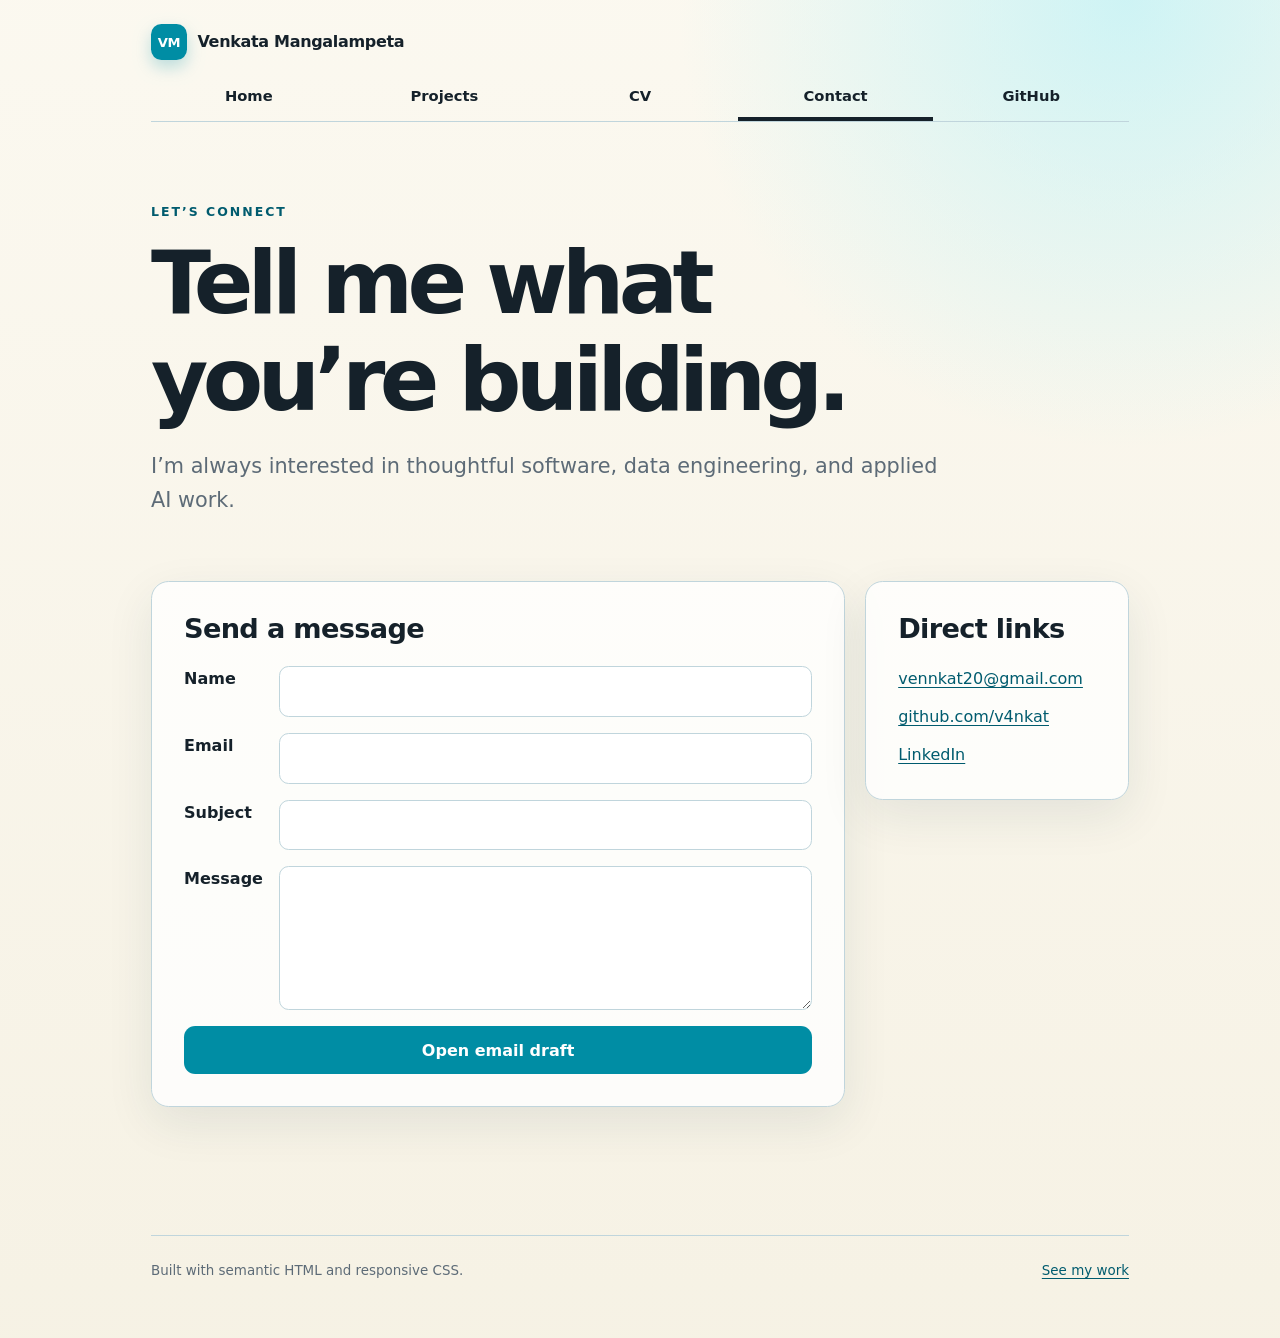
==== contact/index.html @ 852366ee "Add contact page" ====
<!doctype html>
<html lang="en">
  <head>
    <meta charset="utf-8">
    <meta name="viewport" content="width=device-width, initial-scale=1">
    <meta name="description" content="Contact Venkata Mangalampeta.">
    <title>Contact | Venkata Mangalampeta</title>
    <link rel="stylesheet" href="../style.css">
  </head>
  <body>
    <header class="site-header">
      <a class="site-brand" href="../index.html"><span class="brand-mark">VM</span> Venkata Mangalampeta</a>
      <nav aria-label="Primary navigation">
        <ul>
          <li><a href="../index.html">Home</a></li>
          <li><a href="../projects/index.html">Projects</a></li>
          <li><a href="../cv/index.html">CV</a></li>
          <li><a class="current" aria-current="page" href="index.html">Contact</a></li>
          <li><a href="https://github.com/v4nkat" target="_blank" rel="noreferrer">GitHub</a></li>
        </ul>
      </nav>
    </header>

    <main>
      <header class="page-heading">
        <p class="eyebrow">Let’s connect</p>
        <h1>Tell me what you’re building.</h1>
        <p class="lede">I’m always interested in thoughtful software, data engineering, and applied AI work.</p>
      </header>

      <div class="contact-layout">
        <section class="panel" aria-labelledby="form-title">
          <h2 id="form-title">Send a message</h2>
          <form action="mailto:vennkat20@gmail.com" method="post" enctype="text/plain">
            <label>Name <input type="text" name="name" autocomplete="name" required></label>
            <label>Email <input type="email" name="email" autocomplete="email" required></label>
            <label>Subject <input type="text" name="subject" required></label>
            <label>Message <textarea name="message" required></textarea></label>
            <button type="submit">Open email draft</button>
          </form>
        </section>

        <aside class="contact-card" aria-labelledby="direct-title">
          <h2 id="direct-title">Direct links</h2>
          <address>
            <ul>
              <li><a href="mailto:vennkat20@gmail.com">vennkat20@gmail.com</a></li>
              <li><a href="https://github.com/v4nkat">github.com/v4nkat</a></li>
              <li><a href="https://linkedin.com/in/venkata-mangalampeta">LinkedIn</a></li>
            </ul>
          </address>
        </aside>
      </div>
    </main>

    <footer class="site-footer"><span>Built with semantic HTML and responsive CSS.</span><a href="../projects/index.html">See my work</a></footer>
  </body>
</html>
---- style.css ----
:root {
  --color-accent: oklch(58% 0.13 210);
  --color-accent-deep: oklch(42% 0.11 210);
  --color-ink: oklch(24% 0.025 245);
  --color-muted: oklch(52% 0.025 245);
  --color-line: oklch(86% 0.025 220);
  --color-paper: oklch(98% 0.012 92);
  --color-card: oklch(100% 0 0 / 0.78);
  --shadow: 0 1rem 3rem oklch(30% 0.04 230 / 0.09);
  accent-color: var(--color-accent);
  color-scheme: light;
}

* {
  box-sizing: border-box;
}

html {
  scroll-behavior: smooth;
}

body {
  max-width: 100ch;
  min-height: 100vh;
  margin-inline: auto;
  padding: 0 1.25rem 3rem;
  background:
    radial-gradient(circle at 88% 0%, oklch(92% 0.06 205 / 0.65), transparent 28rem),
    linear-gradient(180deg, var(--color-paper), oklch(96% 0.018 92));
  color: var(--color-ink);
  font-family: Inter, ui-sans-serif, system-ui, -apple-system, BlinkMacSystemFont, "Segoe UI", sans-serif;
  font-size: 1rem;
  line-height: 1.6;
}

img {
  display: block;
  max-width: 100%;
}

a {
  color: var(--color-accent-deep);
  text-underline-offset: 0.2em;
}

a:focus-visible,
button:focus-visible,
input:focus-visible,
textarea:focus-visible {
  outline: 3px solid oklch(from var(--color-accent) l c h / 0.35);
  outline-offset: 3px;
}

.site-header {
  padding-top: 1rem;
}

.site-brand {
  display: inline-flex;
  align-items: center;
  gap: 0.65rem;
  margin-bottom: 0.75rem;
  color: var(--color-ink);
  font-weight: 800;
  letter-spacing: -0.02em;
  text-decoration: none;
}

.brand-mark {
  display: grid;
  width: 2.25rem;
  aspect-ratio: 1;
  place-items: center;
  border-radius: 0.65rem;
  background: var(--color-accent);
  color: white;
  font-size: 0.82rem;
  box-shadow: 0 0.45rem 1rem oklch(from var(--color-accent) l c h / 0.25);
}

nav {
  display: flex;
  margin-bottom: clamp(2.5rem, 7vw, 5rem);
  border-bottom: 1px solid var(--color-line);
}

nav ul,
nav li {
  display: contents;
}

nav a {
  flex: 1;
  min-width: max-content;
  padding: 0.72rem 0.4rem 0.65rem;
  color: inherit;
  font-size: 0.92rem;
  font-weight: 650;
  text-align: center;
  text-decoration: none;
  border-bottom: 0.28em solid transparent;
}

nav a.current {
  border-bottom-color: var(--color-ink);
}

nav a:hover {
  padding-bottom: 0.65rem;
  border-bottom-color: var(--color-accent);
  background: oklch(from var(--color-accent) 95% 0.04 h);
  color: var(--color-accent-deep);
}

h1,
h2,
h3,
h4,
h5,
h6 {
  line-height: 1.1;
  text-wrap: balance;
}

h1 {
  max-width: 13ch;
  margin: 0;
  font-size: clamp(3rem, 8vw, 5.5rem);
  letter-spacing: -0.065em;
}

h2 {
  margin-top: 0;
  font-size: clamp(1.25rem, 3vw, 1.7rem);
  letter-spacing: -0.025em;
}

p {
  text-wrap: pretty;
}

.eyebrow {
  margin: 0 0 0.8rem;
  color: var(--color-accent-deep);
  font-size: 0.78rem;
  font-weight: 800;
  letter-spacing: 0.16em;
  text-transform: uppercase;
}

.lede {
  max-width: 62ch;
  margin: 1.35rem 0 0;
  color: var(--color-muted);
  font-size: clamp(1.05rem, 2.3vw, 1.3rem);
}

.hero {
  display: grid;
  grid-template-columns: minmax(0, 1.2fr) minmax(15rem, 0.8fr);
  gap: clamp(2rem, 8vw, 6rem);
  align-items: center;
}

.portrait-wrap {
  position: relative;
}

.portrait-wrap::before {
  position: absolute;
  inset: -0.8rem 0.8rem 0.8rem -0.8rem;
  z-index: -1;
  border-radius: 2rem;
  background: linear-gradient(145deg, var(--color-accent), oklch(73% 0.12 55));
  content: "";
  transform: rotate(-3deg);
}

.portrait {
  width: 100%;
  aspect-ratio: 4 / 5;
  object-fit: cover;
  object-position: center 30%;
  border: 1px solid white;
  border-radius: 1.5rem;
  box-shadow: var(--shadow);
}

.actions {
  display: flex;
  flex-wrap: wrap;
  gap: 0.75rem;
  margin-top: 2rem;
}

.button {
  display: inline-flex;
  align-items: center;
  justify-content: center;
  min-height: 2.9rem;
  padding: 0.65rem 1rem;
  border: 1px solid var(--color-line);
  border-radius: 999px;
  background: var(--color-card);
  color: var(--color-ink);
  font-weight: 750;
  text-decoration: none;
  box-shadow: 0 0.4rem 1.2rem oklch(30% 0.03 220 / 0.05);
}

.button.primary {
  border-color: var(--color-accent);
  background: var(--color-accent);
  color: white;
}

.button:hover {
  border-color: var(--color-accent);
  transform: translateY(-1px);
}

.quick-facts {
  display: grid;
  grid-template-columns: repeat(3, 1fr);
  gap: 1rem;
  margin: clamp(4rem, 10vw, 7rem) 0 0;
  padding: 0;
  list-style: none;
}

.quick-facts li,
.panel,
.project-card,
.resume-section,
.contact-card {
  border: 1px solid var(--color-line);
  border-radius: 1.1rem;
  background: var(--color-card);
  box-shadow: var(--shadow);
}

.quick-facts li {
  padding: 1.2rem;
}

.quick-facts strong,
.quick-facts span {
  display: block;
}

.quick-facts strong {
  margin-bottom: 0.15rem;
  font-size: 1.05rem;
}

.quick-facts span {
  color: var(--color-muted);
  font-size: 0.88rem;
}

.page-heading {
  margin-bottom: clamp(2.5rem, 6vw, 4rem);
}

.page-heading h1 {
  max-width: 16ch;
}

.projects {
  display: grid;
  grid-template-columns: repeat(auto-fill, minmax(15em, 1fr));
  gap: 1.25rem;
}

.projects article {
  display: grid;
  grid-row: span 3;
  grid-template-rows: subgrid;
  gap: 0;
  overflow: hidden;
}

.project-card {
  transition: transform 180ms ease, box-shadow 180ms ease;
}

.project-card:hover {
  box-shadow: 0 1.35rem 3rem oklch(28% 0.045 225 / 0.14);
  transform: translateY(-4px);
}

.project-card h2 {
  margin: 0;
  padding: 1.2rem 1.2rem 0.8rem;
}

.project-card img {
  width: 100%;
  aspect-ratio: 16 / 9;
  object-fit: cover;
  border-block: 1px solid var(--color-line);
}

.project-card .project-body {
  display: flex;
  flex-direction: column;
  padding: 1rem 1.2rem 1.2rem;
}

.project-card p {
  margin: 0;
  color: var(--color-muted);
}

.project-meta {
  display: flex;
  flex-wrap: wrap;
  gap: 0.45rem;
  margin: 1rem 0 0;
  padding: 0;
  list-style: none;
}

.project-meta li {
  padding: 0.2rem 0.55rem;
  border-radius: 999px;
  background: oklch(from var(--color-accent) 94% 0.035 h);
  color: var(--color-accent-deep);
  font-size: 0.75rem;
  font-weight: 700;
}

.project-link {
  align-self: flex-start;
  margin-top: 1rem;
  font-weight: 750;
}

form {
  display: grid;
  grid-template-columns: auto minmax(0, 1fr);
  gap: 1rem;
}

form label {
  display: grid;
  grid-column: 1 / -1;
  grid-template-columns: subgrid;
  align-items: start;
  font-weight: 750;
}

input,
textarea,
button {
  font: inherit;
}

input,
textarea {
  width: 100%;
  padding: 0.72rem 0.8rem;
  border: 1px solid var(--color-line);
  border-radius: 0.6rem;
  background: white;
  color: var(--color-ink);
}

textarea {
  min-height: 9rem;
  resize: vertical;
}

form button {
  grid-column: 1 / -1;
  min-height: 3rem;
  border: 0;
  border-radius: 0.7rem;
  background: var(--color-accent);
  color: white;
  font-weight: 800;
  cursor: pointer;
}

form button:hover {
  background: var(--color-accent-deep);
}

.contact-layout {
  display: grid;
  grid-template-columns: minmax(0, 1fr) minmax(16rem, 0.38fr);
  gap: 1.25rem;
  align-items: start;
}

.contact-card,
.panel,
.resume-section {
  padding: clamp(1.2rem, 4vw, 2rem);
}

.contact-card address {
  font-style: normal;
}

.contact-card ul,
.skills-list {
  margin: 0;
  padding: 0;
  list-style: none;
}

.contact-card li + li {
  margin-top: 0.75rem;
}

.resume-intro {
  display: flex;
  flex-wrap: wrap;
  gap: 0.8rem 1.5rem;
  align-items: baseline;
  margin-bottom: 2rem;
  color: var(--color-muted);
}

.resume-grid {
  display: grid;
  grid-template-columns: minmax(0, 1.45fr) minmax(14rem, 0.55fr);
  gap: 1.25rem;
}

.resume-main,
.resume-side {
  display: grid;
  gap: 1.25rem;
  align-content: start;
}

.entry + .entry {
  margin-top: 1.75rem;
  padding-top: 1.75rem;
  border-top: 1px solid var(--color-line);
}

.entry-header {
  display: flex;
  gap: 1rem;
  justify-content: space-between;
  align-items: baseline;
}

.entry h3 {
  margin: 0;
  font-size: 1.05rem;
}

.entry time,
.entry-location {
  color: var(--color-muted);
  font-size: 0.84rem;
}

.entry ul {
  margin-bottom: 0;
  padding-left: 1.2rem;
}

.skills-list li + li {
  margin-top: 1rem;
}

.skills-list strong {
  display: block;
  margin-bottom: 0.15rem;
}

.site-footer {
  display: flex;
  gap: 1rem;
  justify-content: space-between;
  margin-top: clamp(4rem, 10vw, 8rem);
  padding-top: 1.5rem;
  border-top: 1px solid var(--color-line);
  color: var(--color-muted);
  font-size: 0.84rem;
}

@media (max-width: 700px) {
  body {
    padding-inline: 1rem;
  }

  .hero,
  .contact-layout,
  .resume-grid {
    grid-template-columns: 1fr;
  }

  .hero-copy {
    order: 2;
  }

  .portrait-wrap {
    width: min(78%, 19rem);
    margin-inline: auto;
  }

  .quick-facts {
    grid-template-columns: 1fr;
  }

  nav {
    overflow-x: auto;
  }

  nav a {
    padding-inline: 0.8rem;
  }

  form,
  form label {
    grid-template-columns: 1fr;
  }

  form label {
    gap: 0.35rem;
  }

  .entry-header,
  .site-footer {
    align-items: flex-start;
    flex-direction: column;
  }
}

@media (prefers-reduced-motion: reduce) {
  *,
  *::before,
  *::after {
    scroll-behavior: auto !important;
    transition: none !important;
  }
}
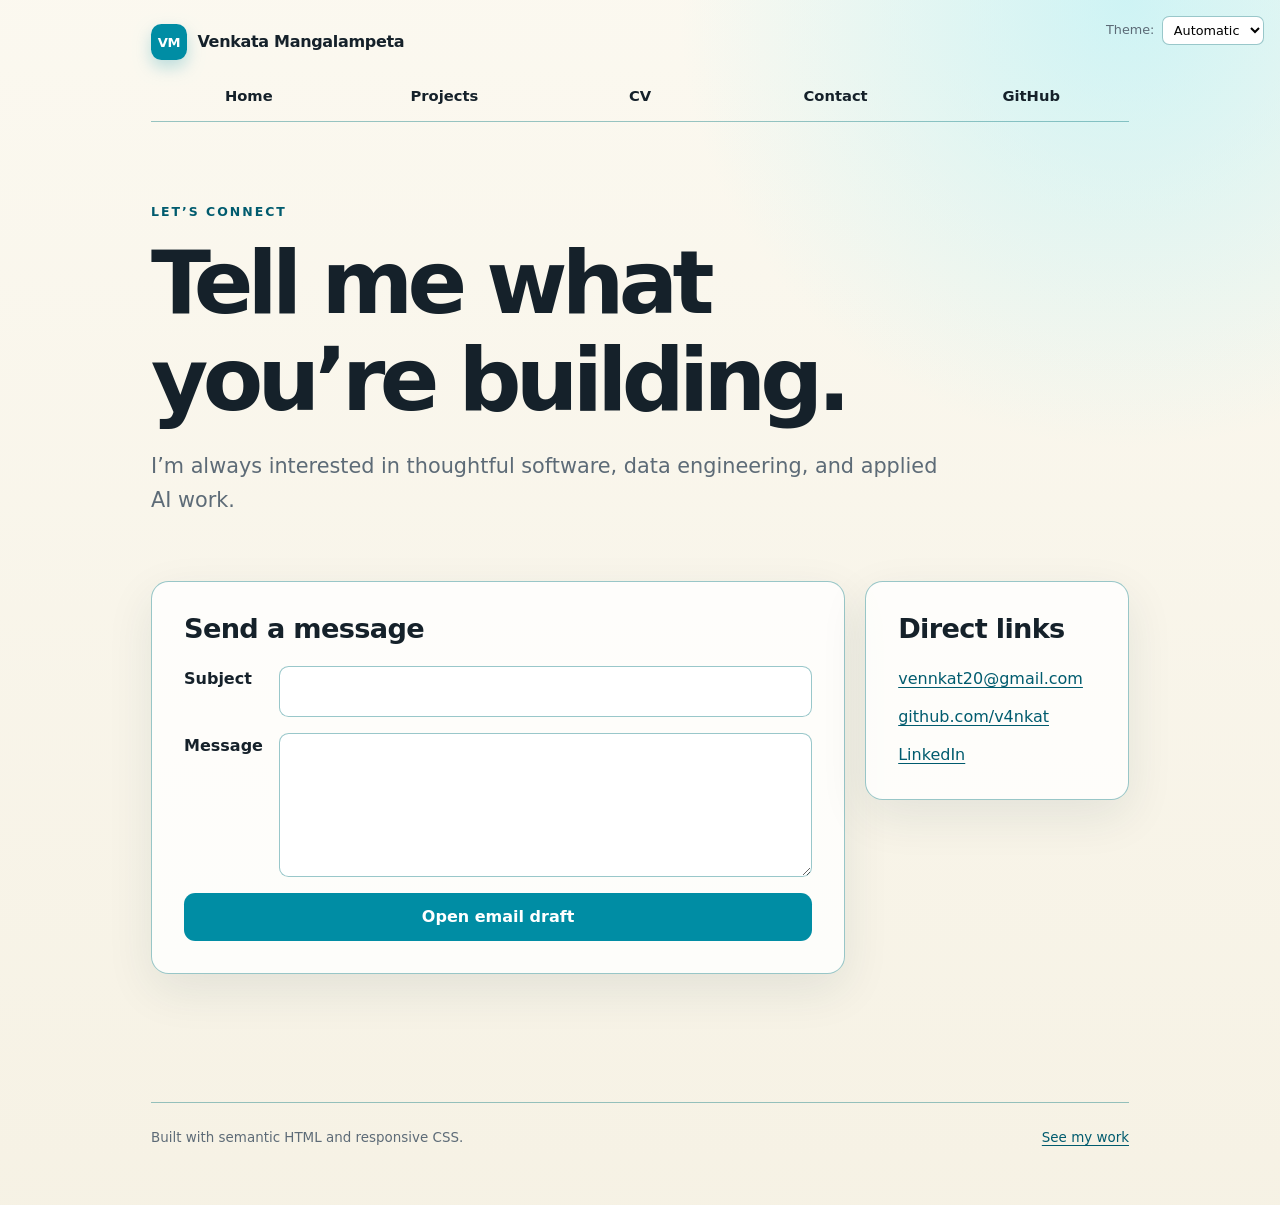
==== commit b16623c1: "Update contact page for Lab 3" ====
--- a/contact/index.html
+++ b/contact/index.html
@@ -6,19 +6,11 @@
     <meta name="description" content="Contact Venkata Mangalampeta.">
     <title>Contact | Venkata Mangalampeta</title>
     <link rel="stylesheet" href="../style.css">
+    <script type="module" src="../global.js"></script>
   </head>
   <body>
     <header class="site-header">
       <a class="site-brand" href="../index.html"><span class="brand-mark">VM</span> Venkata Mangalampeta</a>
-      <nav aria-label="Primary navigation">
-        <ul>
-          <li><a href="../index.html">Home</a></li>
-          <li><a href="../projects/index.html">Projects</a></li>
-          <li><a href="../cv/index.html">CV</a></li>
-          <li><a class="current" aria-current="page" href="index.html">Contact</a></li>
-          <li><a href="https://github.com/v4nkat" target="_blank" rel="noreferrer">GitHub</a></li>
-        </ul>
-      </nav>
     </header>
 
     <main>
@@ -31,9 +23,7 @@
       <div class="contact-layout">
         <section class="panel" aria-labelledby="form-title">
           <h2 id="form-title">Send a message</h2>
-          <form action="mailto:vennkat20@gmail.com" method="post" enctype="text/plain">
-            <label>Name <input type="text" name="name" autocomplete="name" required></label>
-            <label>Email <input type="email" name="email" autocomplete="email" required></label>
+          <form action="mailto:vennkat20@gmail.com">
             <label>Subject <input type="text" name="subject" required></label>
             <label>Message <textarea name="message" required></textarea></label>
             <button type="submit">Open email draft</button>
--- a/style.css
+++ b/style.css
@@ -1,14 +1,16 @@
 :root {
   --color-accent: oklch(58% 0.13 210);
-  --color-accent-deep: oklch(42% 0.11 210);
-  --color-ink: oklch(24% 0.025 245);
-  --color-muted: oklch(52% 0.025 245);
-  --color-line: oklch(86% 0.025 220);
-  --color-paper: oklch(98% 0.012 92);
-  --color-card: oklch(100% 0 0 / 0.78);
+  --color-accent-deep: light-dark(oklch(42% 0.11 210), oklch(78% 0.1 210));
+  --color-ink: light-dark(oklch(24% 0.025 245), oklch(93% 0.012 245));
+  --color-muted: light-dark(oklch(52% 0.025 245), oklch(74% 0.018 245));
+  --color-line: oklch(50% 0.1 200 / 40%);
+  --color-paper: light-dark(oklch(98% 0.012 92), oklch(19% 0.018 245));
+  --color-paper-end: light-dark(oklch(96% 0.018 92), oklch(14% 0.014 245));
+  --color-glow: light-dark(oklch(92% 0.06 205 / 0.65), oklch(42% 0.08 210 / 0.32));
+  --color-card: light-dark(oklch(100% 0 0 / 0.78), oklch(25% 0.025 245 / 0.82));
   --shadow: 0 1rem 3rem oklch(30% 0.04 230 / 0.09);
   accent-color: var(--color-accent);
-  color-scheme: light;
+  color-scheme: light dark;
 }
 
 * {
@@ -25,8 +27,8 @@
   margin-inline: auto;
   padding: 0 1.25rem 3rem;
   background:
-    radial-gradient(circle at 88% 0%, oklch(92% 0.06 205 / 0.65), transparent 28rem),
-    linear-gradient(180deg, var(--color-paper), oklch(96% 0.018 92));
+    radial-gradient(circle at 88% 0%, var(--color-glow), transparent 28rem),
+    linear-gradient(180deg, var(--color-paper), var(--color-paper-end));
   color: var(--color-ink);
   font-family: Inter, ui-sans-serif, system-ui, -apple-system, BlinkMacSystemFont, "Segoe UI", sans-serif;
   font-size: 1rem;
@@ -79,14 +81,10 @@
 }
 
 nav {
+  --border-color: oklch(50% 0.1 200 / 40%);
   display: flex;
   margin-bottom: clamp(2.5rem, 7vw, 5rem);
-  border-bottom: 1px solid var(--color-line);
-}
-
-nav ul,
-nav li {
-  display: contents;
+  border-bottom: 1px solid var(--border-color);
 }
 
 nav a {
@@ -108,7 +106,7 @@
 nav a:hover {
   padding-bottom: 0.65rem;
   border-bottom-color: var(--color-accent);
-  background: oklch(from var(--color-accent) 95% 0.04 h);
+  background: color-mix(in oklch, var(--color-accent), canvas 85%);
   color: var(--color-accent-deep);
 }
 
@@ -352,7 +350,8 @@
 
 input,
 textarea,
-button {
+button,
+select {
   font: inherit;
 }
 
@@ -362,7 +361,7 @@
   padding: 0.72rem 0.8rem;
   border: 1px solid var(--color-line);
   border-radius: 0.6rem;
-  background: white;
+  background: canvas;
   color: var(--color-ink);
 }
 
@@ -485,6 +484,26 @@
   font-size: 0.84rem;
 }
 
+.color-scheme {
+  position: absolute;
+  top: 1rem;
+  right: 1rem;
+  z-index: 1;
+  display: flex;
+  gap: 0.45rem;
+  align-items: center;
+  color: var(--color-muted);
+  font-size: 80%;
+}
+
+.color-scheme select {
+  padding: 0.3rem 0.45rem;
+  border: 1px solid var(--color-line);
+  border-radius: 0.45rem;
+  background: canvas;
+  color: canvastext;
+}
+
 @media (max-width: 700px) {
   body {
     padding-inline: 1rem;
@@ -515,6 +534,12 @@
 
   nav a {
     padding-inline: 0.8rem;
+  }
+
+  .color-scheme {
+    position: static;
+    justify-content: flex-end;
+    padding-top: 0.75rem;
   }
 
   form,
